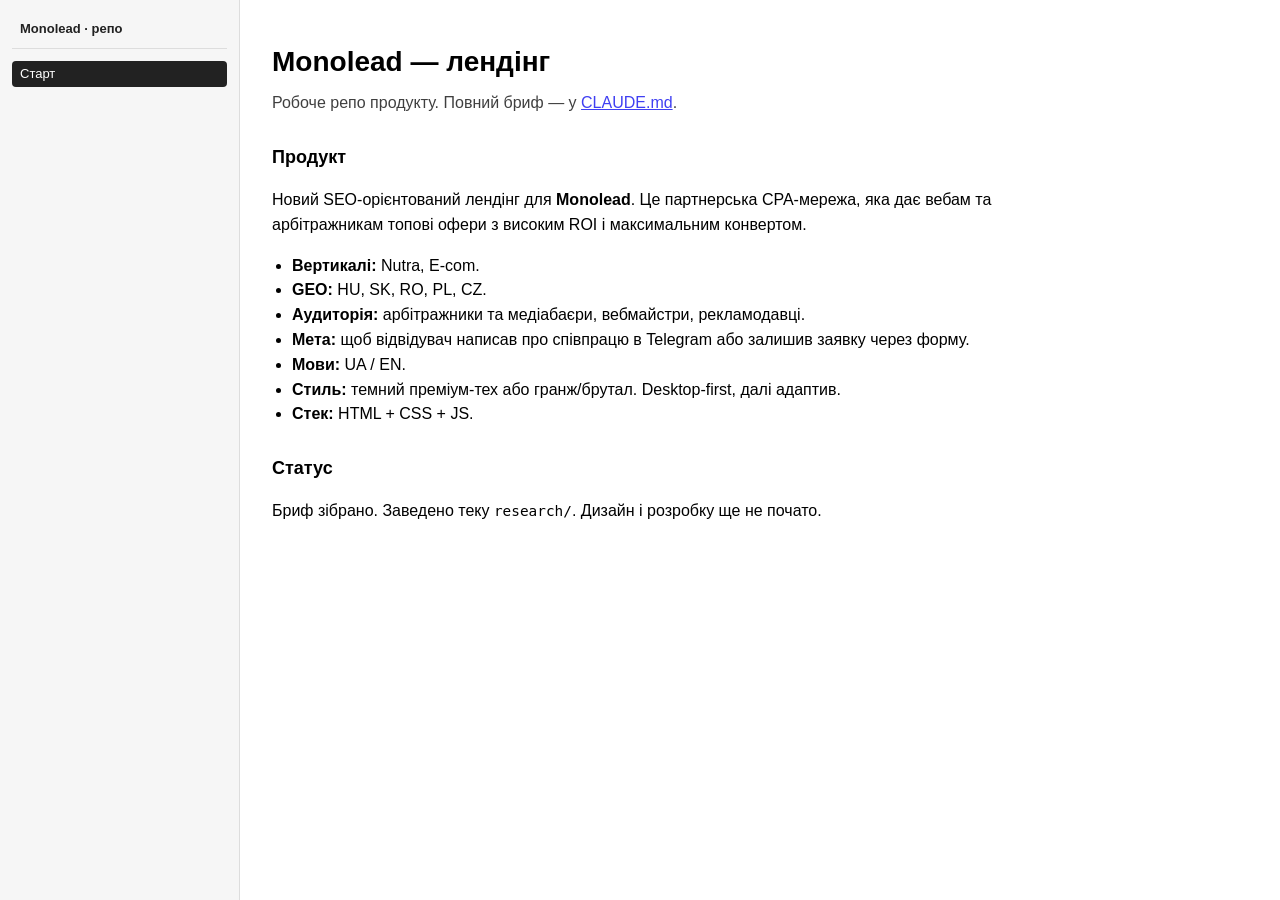
==== index.html @ 66fd33e0 "Set up repo: navigator, research folders, start page, Pages config Co-Authored-By: Claude Opus 5.5 <" ====
<!doctype html>
<html lang="uk" data-root="./">
<head>
  <meta charset="utf-8">
  <meta name="viewport" content="width=device-width, initial-scale=1">
  <title>Monolead · репо продукту</title>
  <link rel="stylesheet" href="_nav/nav.css">
  <script src="_nav/tree.js"></script>
  <script src="_nav/nav.js" defer></script>
  <style>
    :root { color-scheme: light dark; }
    body {
      margin: 0;
      font: 16px/1.55 -apple-system, BlinkMacSystemFont, "Segoe UI", Roboto, sans-serif;
      background: Canvas;
      color: CanvasText;
    }
    main { max-width: 720px; padding: 40px 32px; }
    h1 { margin: 0 0 8px; font-size: 28px; }
    .lead { margin: 0 0 24px; opacity: .75; }
    h2 { margin: 28px 0 8px; font-size: 18px; }
    ul { padding-left: 20px; }
    a { color: LinkText; }
    code { font-size: .9em; }
  </style>
</head>
<body>
  <main>
    <h1>Monolead — лендінг</h1>
    <p class="lead">Робоче репо продукту. Повний бриф — у <a href="CLAUDE.md">CLAUDE.md</a>.</p>

    <h2>Продукт</h2>
    <p>
      Новий SEO-орієнтований лендінг для <strong>Monolead</strong>. Це партнерська CPA-мережа,
      яка дає вебам та арбітражникам топові офери з високим ROI і максимальним конвертом.
    </p>
    <ul>
      <li><strong>Вертикалі:</strong> Nutra, E-com.</li>
      <li><strong>GEO:</strong> HU, SK, RO, PL, CZ.</li>
      <li><strong>Аудиторія:</strong> арбітражники та медіабаєри, вебмайстри, рекламодавці.</li>
      <li><strong>Мета:</strong> щоб відвідувач написав про співпрацю в Telegram або залишив заявку через форму.</li>
      <li><strong>Мови:</strong> UA / EN.</li>
      <li><strong>Стиль:</strong> темний преміум-тех або гранж/брутал. Desktop-first, далі адаптив.</li>
      <li><strong>Стек:</strong> HTML + CSS + JS.</li>
    </ul>

    <h2>Статус</h2>
    <p>Бриф зібрано. Заведено теку <code>research/</code>. Дизайн і розробку ще не почато.</p>
  </main>
</body>
</html>
---- _nav/nav.css ----
/* Навігатор репо — нейтральний інструмент, не частина продукту. */
.repo-nav {
  --nav-w: 240px;
  --nav-bg: #f6f6f6;
  --nav-fg: #222;
  --nav-muted: #777;
  --nav-line: #ddd;
  --nav-hover: #e9e9e9;
  --nav-current-bg: #222;
  --nav-current-fg: #fff;

  position: fixed;
  inset: 0 auto 0 0;
  width: var(--nav-w);
  overflow-y: auto;
  box-sizing: border-box;
  padding: 16px 12px;
  background: var(--nav-bg);
  color: var(--nav-fg);
  border-right: 1px solid var(--nav-line);
  font: 13px/1.4 -apple-system, BlinkMacSystemFont, "Segoe UI", Roboto, sans-serif;
  z-index: 2147483000;
}

@media (prefers-color-scheme: dark) {
  .repo-nav {
    --nav-bg: #1c1c1c;
    --nav-fg: #ddd;
    --nav-muted: #888;
    --nav-line: #333;
    --nav-hover: #2a2a2a;
    --nav-current-bg: #ddd;
    --nav-current-fg: #111;
  }
}

body.has-repo-nav { padding-left: 240px; }

.repo-nav ul { list-style: none; margin: 0; padding: 0; }
.repo-nav a {
  display: block;
  padding: 4px 8px;
  border-radius: 4px;
  color: inherit;
  text-decoration: none;
}
.repo-nav a:hover { background: var(--nav-hover); }

.repo-nav .nav-head {
  font-weight: 600;
  margin-bottom: 12px;
  padding-bottom: 10px;
  border-bottom: 1px solid var(--nav-line);
  border-radius: 0;
}

.repo-nav .nav-branch { margin-top: 12px; }
.repo-nav .nav-branch-label {
  display: block;
  padding: 0 8px 4px;
  font-size: 11px;
  font-weight: 600;
  text-transform: uppercase;
  letter-spacing: .04em;
  color: var(--nav-muted);
}

.repo-nav .nav-children {
  margin-left: 12px;
  padding-left: 6px;
  border-left: 1px solid var(--nav-line);
}

.repo-nav a.nav-current {
  background: var(--nav-current-bg);
  color: var(--nav-current-fg);
}

@media (max-width: 720px) {
  .repo-nav {
    position: static;
    width: auto;
    border-right: 0;
    border-bottom: 1px solid var(--nav-line);
  }
  body.has-repo-nav { padding-left: 0; }
}
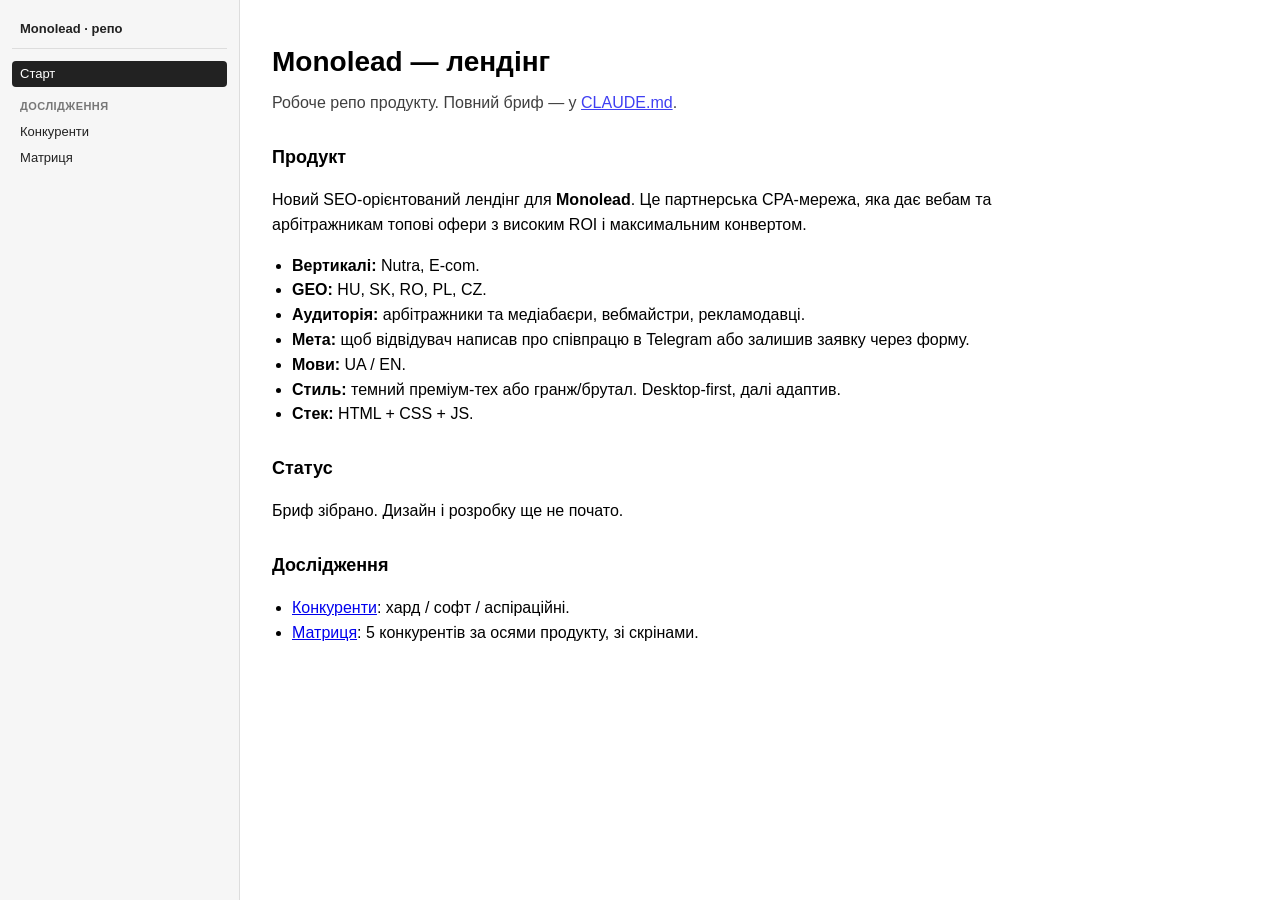
==== commit 51774b1f: "Add research HTML pages to navigator (competitors, matrix with screenshot gallery) Co-Authored-By: C" ====
--- a/index.html
+++ b/index.html
@@ -45,7 +45,13 @@
     </ul>
 
     <h2>Статус</h2>
-    <p>Бриф зібрано. Заведено теку <code>research/</code>. Дизайн і розробку ще не почато.</p>
+    <p>Бриф зібрано. Дизайн і розробку ще не почато.</p>
+
+    <h2>Дослідження</h2>
+    <ul>
+      <li><a href="research/notes/03-competitors.html">Конкуренти</a>: хард / софт / аспіраційні.</li>
+      <li><a href="research/notes/04-matrix.html">Матриця</a>: 5 конкурентів за осями продукту, зі скрінами.</li>
+    </ul>
   </main>
 </body>
 </html>
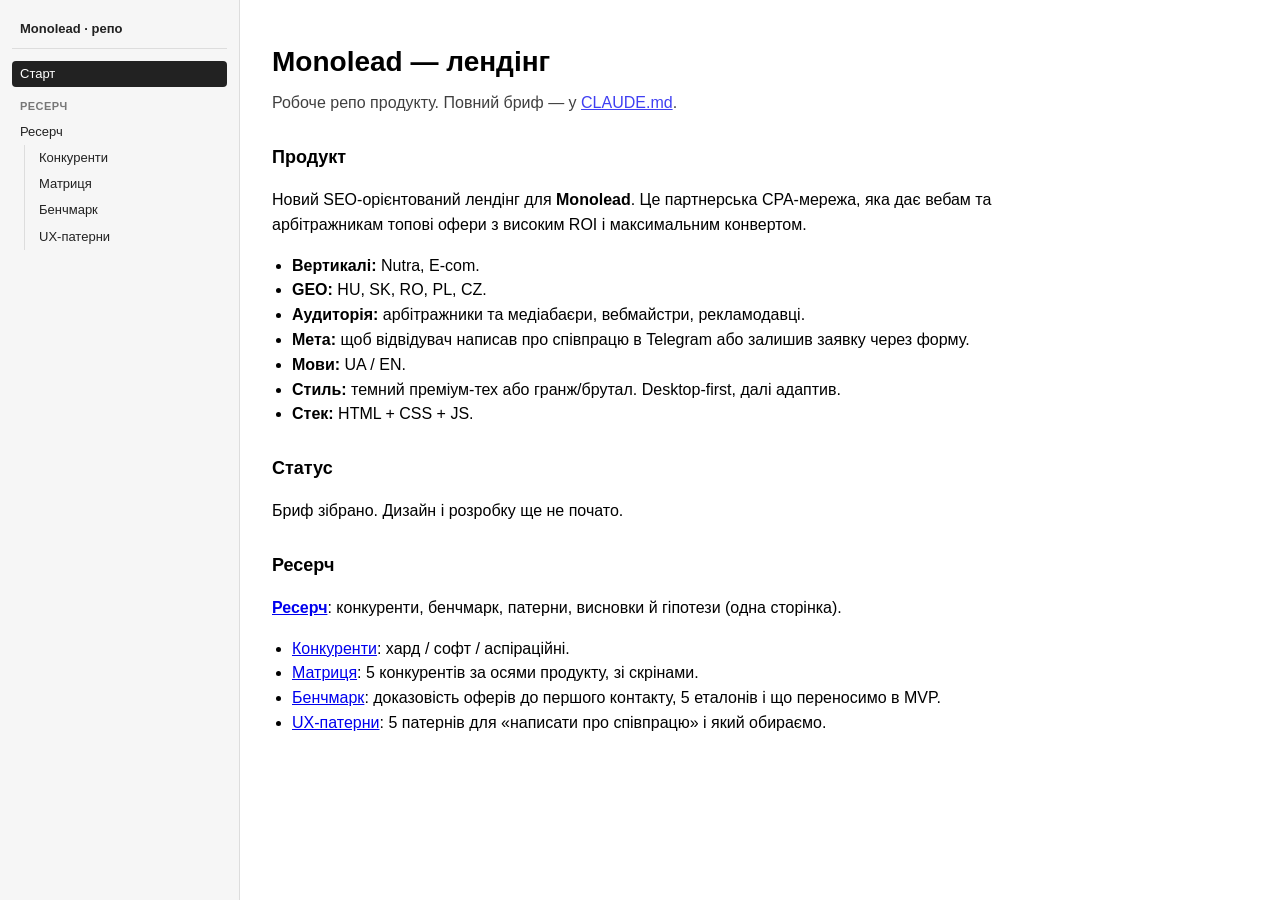
==== commit d87247f7: "Research: benchmark, UX patterns, summary research.md and designed research.html - research/notes/05" ====
--- a/index.html
+++ b/index.html
@@ -47,10 +47,13 @@
     <h2>Статус</h2>
     <p>Бриф зібрано. Дизайн і розробку ще не почато.</p>
 
-    <h2>Дослідження</h2>
+    <h2>Ресерч</h2>
+    <p><a href="research/research.html"><strong>Ресерч</strong></a>: конкуренти, бенчмарк, патерни, висновки й гіпотези (одна сторінка).</p>
     <ul>
       <li><a href="research/notes/03-competitors.html">Конкуренти</a>: хард / софт / аспіраційні.</li>
       <li><a href="research/notes/04-matrix.html">Матриця</a>: 5 конкурентів за осями продукту, зі скрінами.</li>
+      <li><a href="research/notes/05-benchmark.html">Бенчмарк</a>: доказовість оферів до першого контакту, 5 еталонів і що переносимо в MVP.</li>
+      <li><a href="research/notes/06-patterns.html">UX-патерни</a>: 5 патернів для «написати про співпрацю» і який обираємо.</li>
     </ul>
   </main>
 </body>
